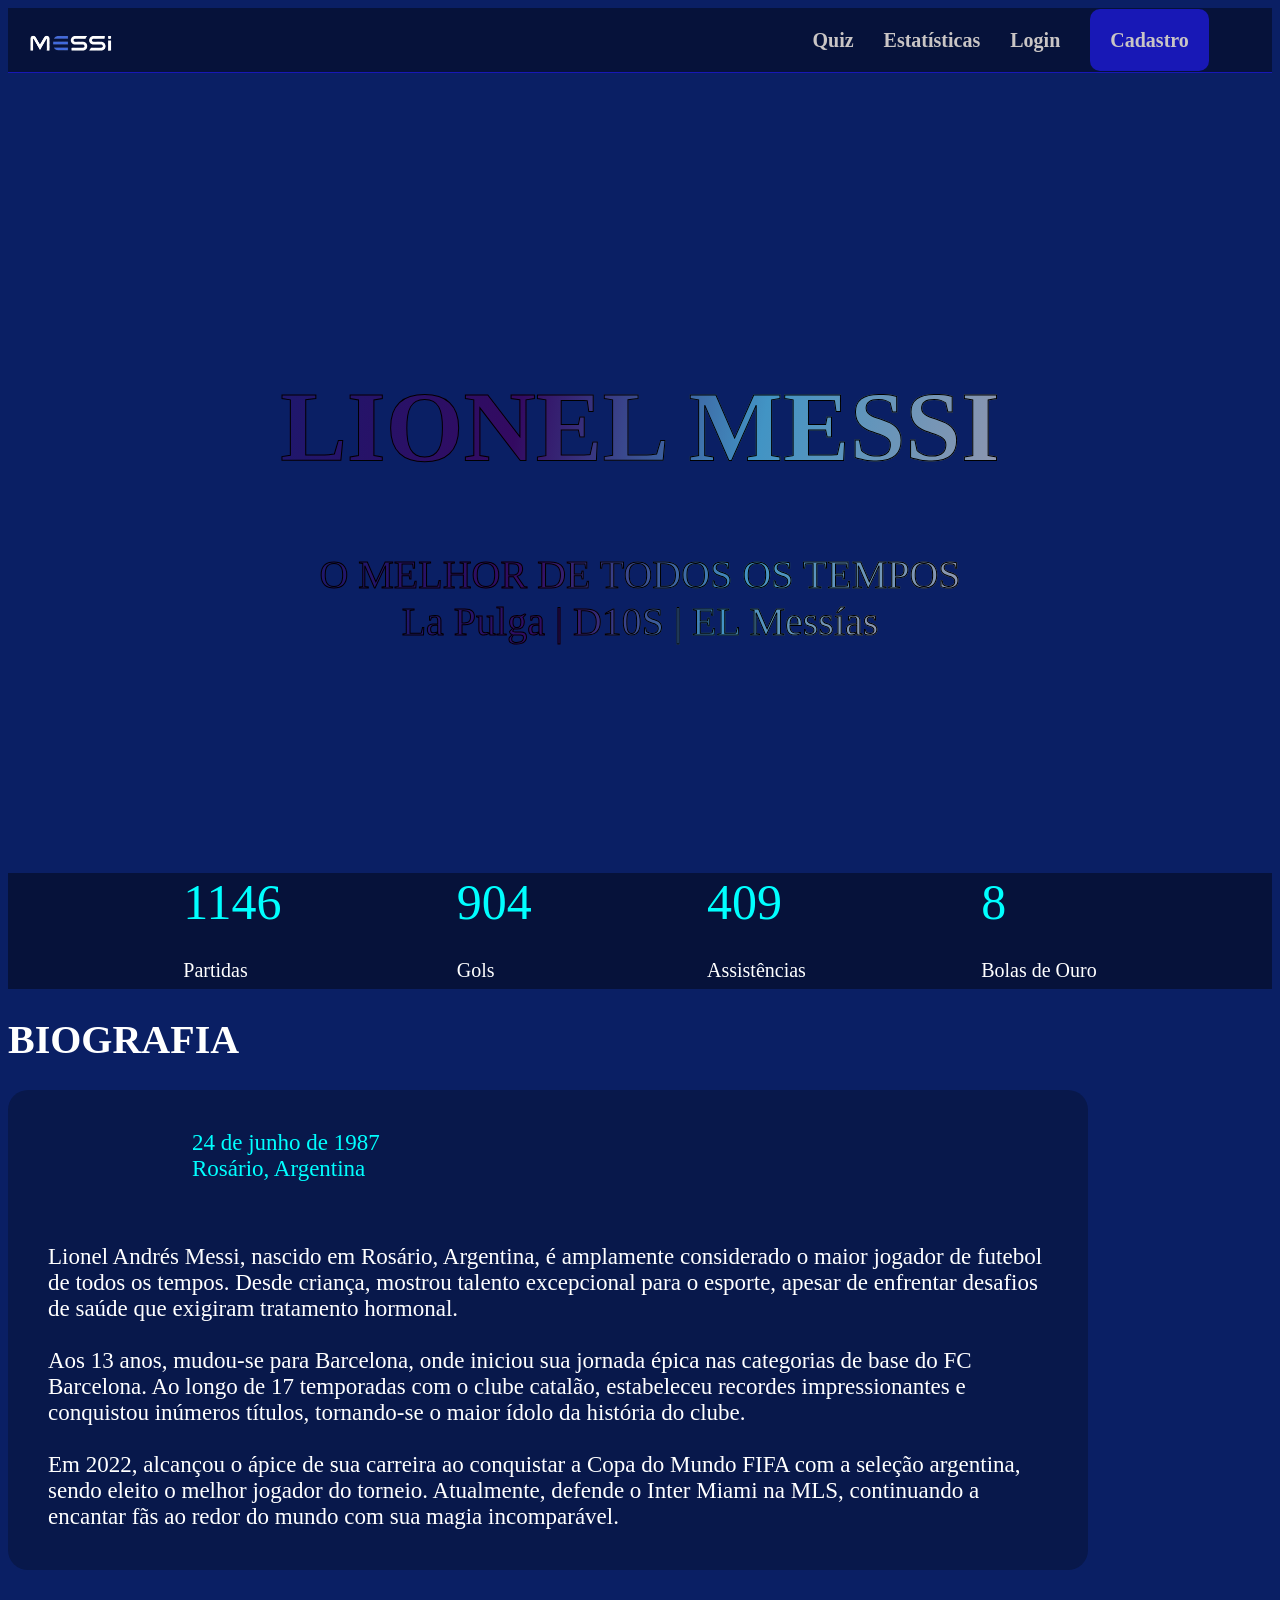
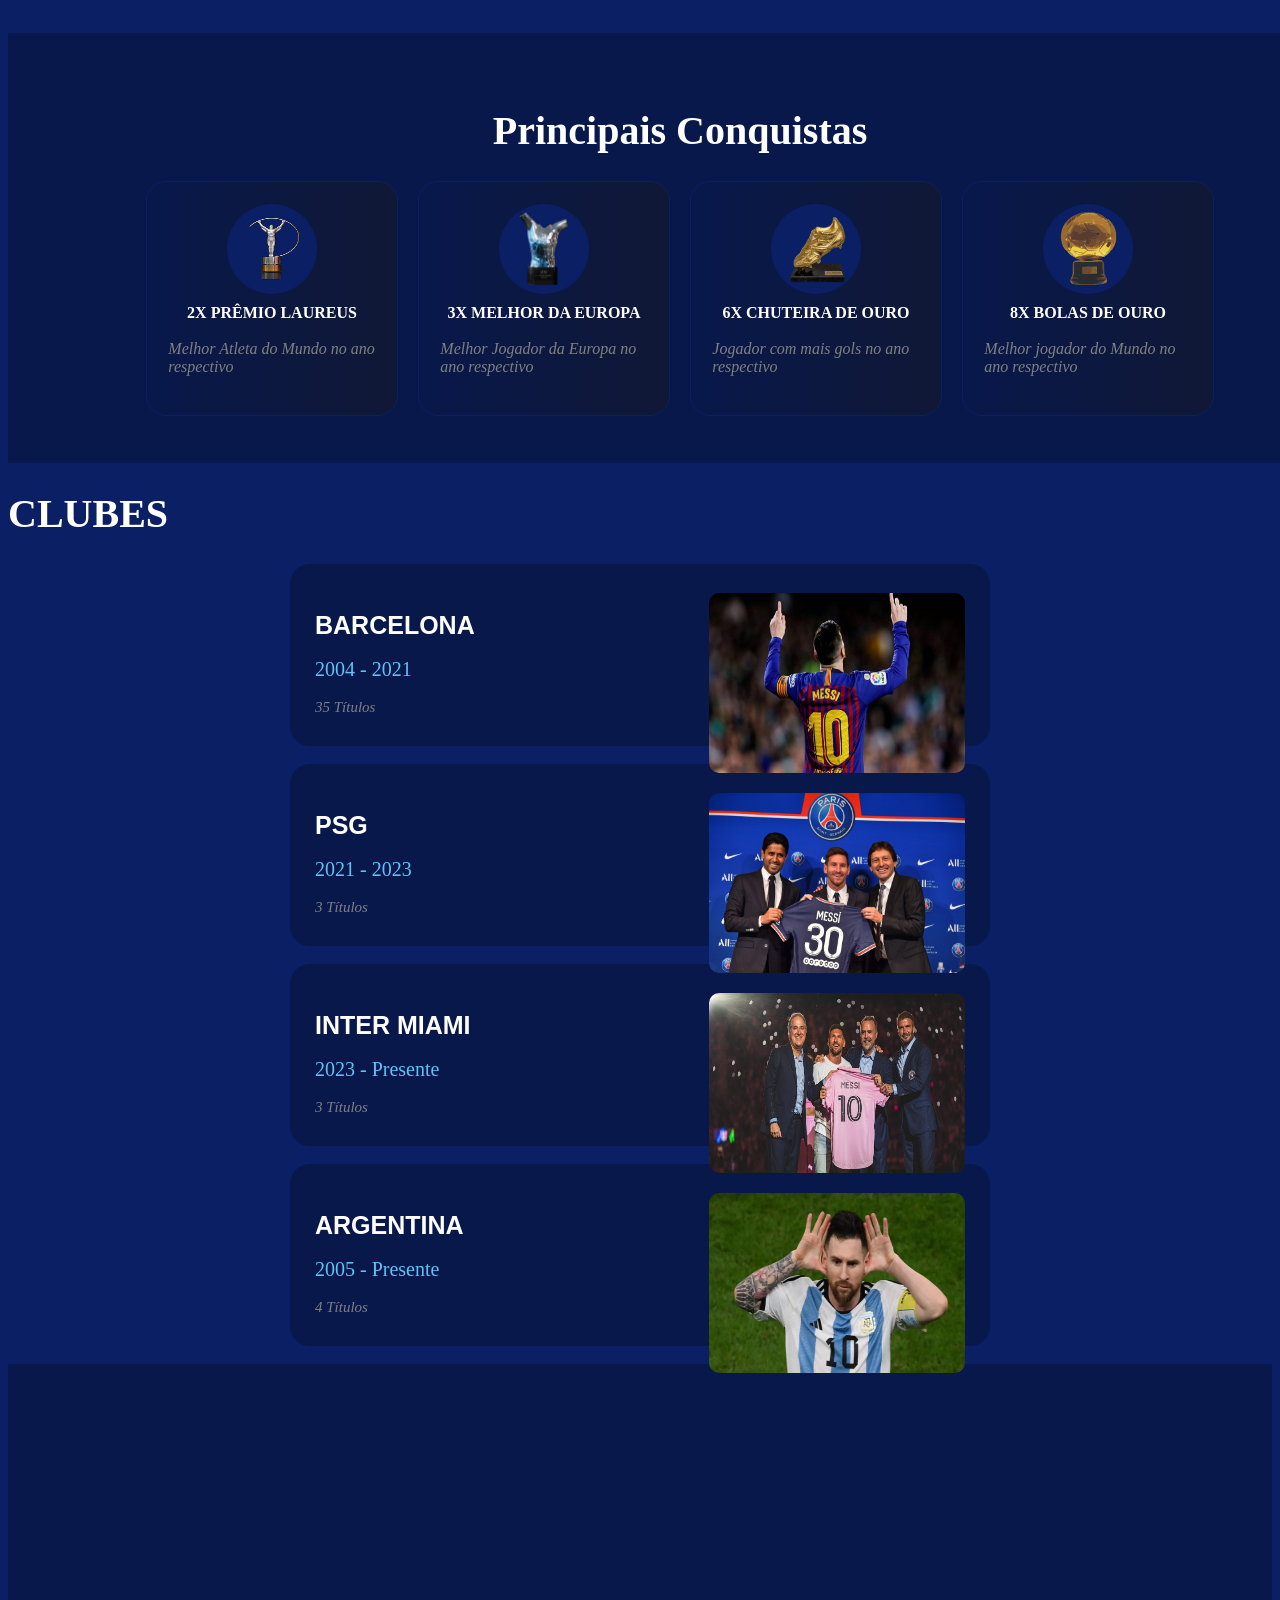
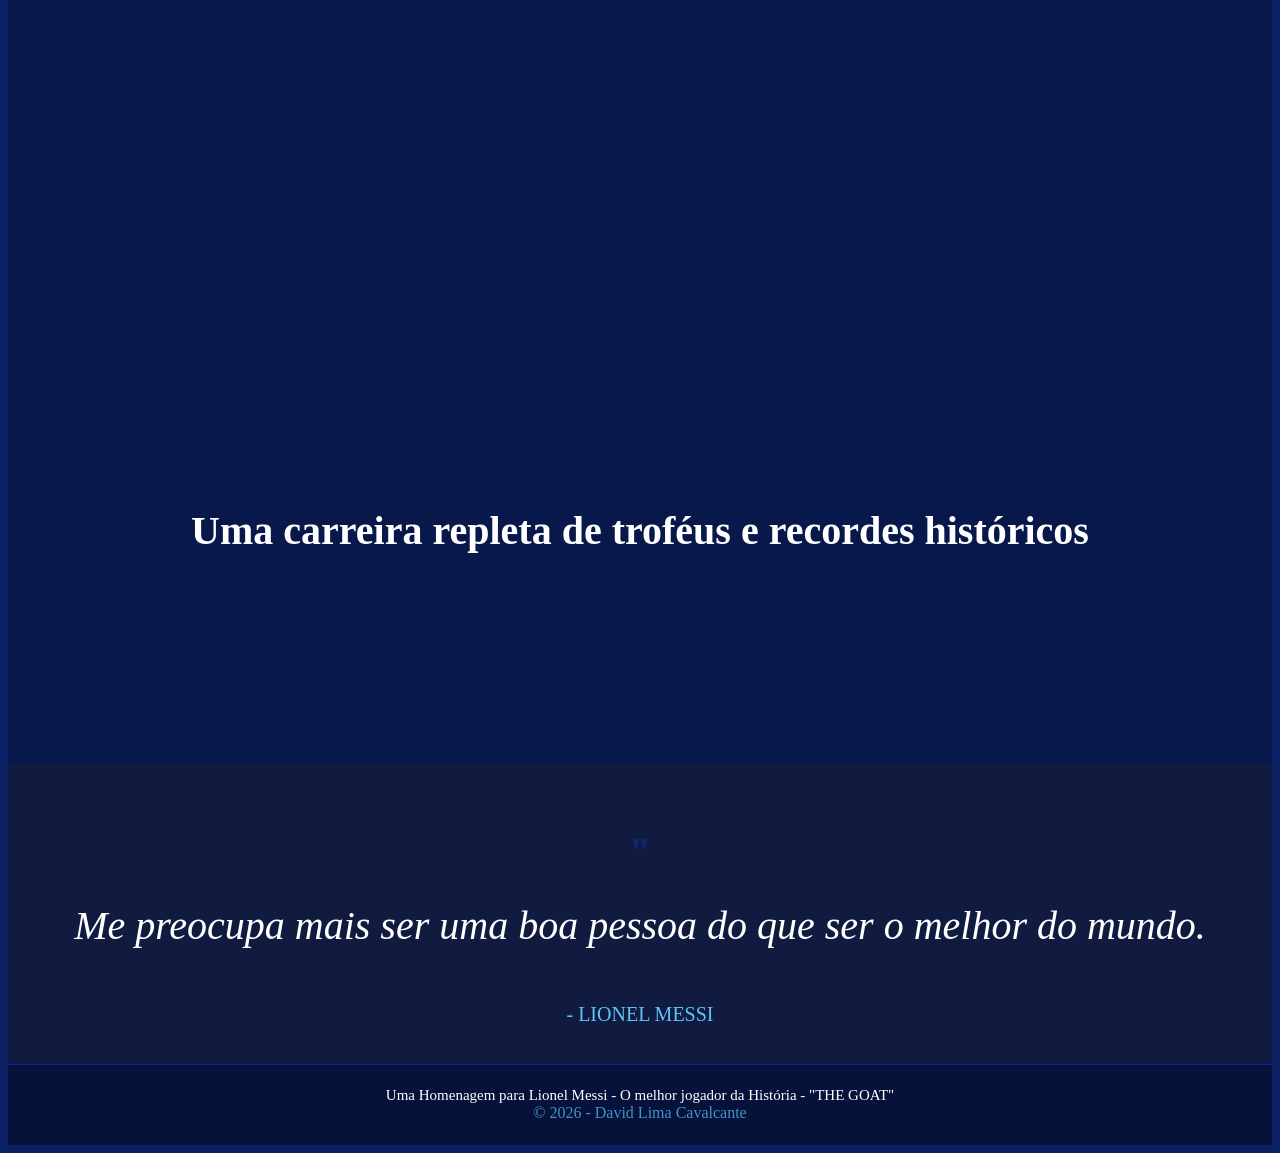
==== public/index.html @ f2aa58a8 "Validação + Inserção dos dados no banco funcionando no ambiente de desenvolvimento" ====
<!DOCTYPE html>
<html lang="en">

<head>
    <meta charset="UTF-8">
    <meta name="viewport" content="width=device-width, initial-scale=1.0">
    <link rel="stylesheet" href="css/style.css">
    <title>Document</title>
</head>

<body>

    <header>
        <img src="assets/icones/logoMessi.png">

        <div class="menu">
            <li><a href="">Quiz</a></li>
            <li><a href="">Estatísticas</a></li>
            <li><a href="login.html">Login</a></li>
            <li><a href="cadastro.html" class="botaoCadastro">Cadastro</a></li>
        </div>
    </header>
    <div class="container">
        <h1>LIONEL MESSI</h1>
        <span>O MELHOR DE TODOS OS TEMPOS</span>
        <span>La Pulga | D10S | EL Messías</span>
    </div>

    <div class="estatisticas">
        <a>1146<br><span>Partidas</span></a>
        <a>904<br><span>Gols</span></a>
        <a>409<br><span>Assistências</span></a>
        <a>8<br><span>Bolas de Ouro</span></a>
    </div>

    <h1>BIOGRAFIA</h1>
    <div class="cardBiografia">
        <div class="iconeBiografiaCalendario"></div>
        <div class="iconeBiografiaLocalizacao"></div>
        <span>24 de junho de 1987<br>
            Rosário, Argentina
        </span>
        <a>Lionel Andrés Messi, nascido em Rosário, Argentina, é amplamente considerado o maior jogador de futebol de
            todos os tempos. Desde criança, mostrou talento excepcional para o esporte, apesar de enfrentar desafios de
            saúde que exigiram tratamento hormonal.<br><br>

            Aos 13 anos, mudou-se para Barcelona, onde iniciou sua jornada épica nas categorias de base do FC Barcelona.
            Ao longo de 17 temporadas com o clube catalão, estabeleceu recordes impressionantes e conquistou inúmeros
            títulos, tornando-se o maior ídolo da história do clube.<br><br>

            Em 2022, alcançou o ápice de sua carreira ao conquistar a Copa do Mundo FIFA com a seleção argentina, sendo
            eleito o melhor jogador do torneio. Atualmente, defende o Inter Miami na MLS, continuando a encantar fãs ao
            redor do mundo com sua magia incomparável.</a>
    </div>

    <div class="conquistas">
        <h1>Principais Conquistas</h1>
        <div class="cards">
            <div class="conquistasCard">
                <div class="iconeConquista">
                    <img src="assets/icones/premioLaureus.png">
                </div>
                <span>2X PRÊMIO LAUREUS</span> <br>
                <a>Melhor Atleta do Mundo no ano respectivo</a>
            </div>
            <div class="conquistasCard ">
                <div class="iconeConquista">
                    <img src="assets/icones/melhorDaEuropa.png">
                </div>
                <span>3X MELHOR DA EUROPA</span> <br>
                <a>Melhor Jogador da Europa no ano respectivo</a>
            </div>
            <div class="conquistasCard ">
                <div class="iconeConquista">
                    <img src="assets/icones/chuteiraDeOuro.png">
                </div>
                <span>6X CHUTEIRA DE OURO</span> <br>
                <a>Jogador com mais gols no ano respectivo</a>
            </div>
            <div class="conquistasCard ">
                <div class="iconeConquista">
                    <img src="assets/icones/bolaDeOuro.png">
                </div>
                <span>8X BOLAS DE OURO</span> <br>
                <a>Melhor jogador do Mundo no ano respectivo</a>
            </div>
        </div>
    </div>
    <h1>CLUBES</h1>

    <div class="containerClubes">
        <div class="cardClubes">
            <div class="iconeClubes">
                <img id="barcelona" src="assets/imagens/messiBarcelona.jpg">
            </div>
            <br>
            <span>BARCELONA</span><br>
            <a>2004 - 2021</a>
            <br>
            <i>35 Títulos</i>
        </div><br>
        <div class="cardClubes">
            <div class="iconeClubes">
                <img id="psg" src="assets/imagens/messiPsg.jpeg">
            </div>
            <br>
            <span>PSG</span><br>
            <a>2021 - 2023</a>
            <br>
            <i>3 Títulos</i>
        </div><br>
        <div class="cardClubes">
            <div class="iconeClubes">
                <img id="miami" src="assets/imagens/messiMiami.jpg">
            </div>
            <br>
            <span>INTER MIAMI</span><br>
            <a>2023 - Presente</a>
            <br>
            <i>3 Títulos</i>
        </div><br>
        <div class="cardClubes">
            <div class="iconeClubes">
                <img id="argentina" src="assets/imagens/messiArgentina.jpg">
            </div>
            <br>
            <span>ARGENTINA</span><br>
            <a>2005 - Presente</a>
            <br>
            <i>4 Títulos</i>
        </div><br>
    </div>

    <div class="fundoContainerImagemBallonDor">
        <div class="containerImagemBallonDor">
            <span>Uma carreira repleta de troféus e recordes históricos</span>
        </div>
    </div>

    <div class="mensagem">
        <h1>"</h1>
        <span>Me preocupa mais ser uma boa pessoa do que ser o melhor do mundo.</span><br><br><br>
        <a> - LIONEL MESSI</a>
    </div>

    <footer>
        <div class="footer">
            <a>Uma Homenagem para Lionel Messi - O melhor jogador da História - "THE GOAT"</a>
            <span> © 2026 -  David Lima Cavalcante</span>
        </div>
    </footer>


</body>

</html>
---- public/css/style.css ----
body {
        background-color: #0a1f64;
        
    }
    body h1{
        color: white;
        justify-self: center;
        font-size: 40px;
    }

    header {
        display: flex;
        justify-content: space-between;
        align-items: center;
        background-color: #06123a;
        border-bottom: 1px solid #1818b6;
        width: cover;
    }

    header img {
        object-fit: cover;
        width: 10%;
        height: 10%;
    }

    .menu {
        list-style: none;
        display: flex;
        justify-content: flex-end;
        flex-direction: row;
        gap: 30px;
        margin-right: 5%;

    }

    .menu li {
        display: inline-block;
    }

    .menu a {
        text-decoration: none;
        color: rgb(201, 197, 197);
        font-weight: bold;
        font-size: 20px;
    }

    .botaoCadastro {
        background-color: #1818b6;
        border-radius: 10px;
        padding: 20px;
    }

    .container {
        background-image: url("assets/imagens/lionel-messi-r4aidmii2f4cabed.jpg");
        background-repeat: no-repeat;
        background-size: cover;
        height: 800px;
        display: flex;
        flex-direction: column;
        align-items: center;
        justify-content: center;
    }

    .container h1 {
        font-size: 100px;
        background: linear-gradient(100deg,#1e186d, #330a61, #4294c4,#8e96af);
        -webkit-background-clip: text;  
        background-clip: text;
        -webkit-text-fill-color: transparent;
        -webkit-text-stroke: 1px black; 
    }

    .container span {
        font-size: 40px;
        background: linear-gradient(100deg,#1e186d, #330a61, #4294c4,#8e96af);
        -webkit-background-clip: text;  
        background-clip: text;
        -webkit-text-fill-color: transparent;
        -webkit-text-stroke: 1px rgb(0, 0, 0);
    }

    .estatisticas {
        background-color: #06123a;
        display: flex;
        justify-content: space-evenly;
        align-items: center;
        flex-direction: row;

    }

    .estatisticas a {
        color: aqua;
        font-size: 50px;
    }
    .estatisticas span {
        color: white;
        font-size: 20px;
    }

    .cardBiografia{
        display: flex;
        justify-self: center;
        border-radius: 20px;
        background-color:#08184b;
        height: 400px;
        width: 1000px;
        padding: 40px;
        
    }
    .cardBiografia a{
        flex-grow: 0;
        justify-self: center;
        align-self:self-end;
        color: white;
        font-size: 23px;
    }
    .cardBiografia span{
        position: absolute;
        justify-content: flex-start;
        left: 15%;
        color: aqua;
        font-size: 23px;
    }
    .iconeBiografiaCalendario{
        background-image: url("assets/icones/2iconeCalendario.png");
        width: 24px;
        height: 24px;
        left: 12%;
        position: absolute;
    }
    .iconeBiografiaLocalizacao{
        background-image: url("assets/icones/2iconeLocalizacao.png");
        width: 24px;
        height: 24px;
        left: 12%;
        margin-top: 2.3%;
        position: absolute;
    }
    .conquistas{
        margin-top: 5%;
        display: flex;
        justify-self: center;
        background-color:#08184b;
        height: 350px;
        width: 100%;
        padding: 40px;
         justify-content: center;
         align-items: center; 
         flex-direction: column;
    }
    .cards{
        display: flex;
        flex-direction: row;
        gap: 20px;
    }
    .conquistasCard{
        border-radius: 20px;
        display: flex;
        background-image: linear-gradient(to right ,#08184b,#101835);
        border: 1px solid #0a1f64;
        width: 250px;
        height: 190px;
        flex-direction: column;
        align-items: center;
        padding: 2%;
    }
    .conquistasCard span{
        color: white;
        font-weight: bold;
    }
    .conquistasCard a{
        color: gray;
        font-style: italic;
    }
    .iconeConquista{
        display: flex;
        border-radius: 100%;
        background-color:#0a1f64;
        justify-content: center;
        align-items: center;
        width: 90px;
        height: 90px;
        /* border: 1px solid red; */
        margin-bottom: 5%;
    }
    .iconeConquista img {
        height: 73px;
        width: 73px;
    }
    .containerClubes{
        justify-self: center;
        display: flex;
        background-color: #0a1f64;
        width: 100%;
        height: 800px;
        flex-direction: column;
        align-items: center;
    }
    .cardClubes {
        padding: 2%;
        display: flex;
        background-color: #08184b;
        width: 650px;
        height: 200px;
        border-radius: 20px;
        justify-self: center;
        justify-content: center;
        flex-direction: column;
    }
    .cardClubes span{
        font-family:Verdana, Geneva, Tahoma, sans-serif ;
        font-weight: bold;
        color: white;
        font-size: 25px;
    }
    .cardClubes a{
        color: #61c1f8;
        font-size: 20px;
    }
    .cardClubes i {
        color: gray;
        font-size: 15px;
    }
    .iconeClubes{
        flex-direction: row;
        display: flex;
        justify-content: flex-end;
        
    }
    .iconeClubes img#barcelona{
        position: absolute;
        border-radius: 10px;
        width: 20%;
        height: 20%;
    }
    .iconeClubes img#psg{
        position: absolute;
        border-radius: 10px;
        width: 20%;
        height: 20%;
    }
    .iconeClubes img#miami{
        border-radius: 10px;
        width: 20%;
        height: 20%;
        position: absolute;
    }
    .iconeClubes img#argentina{
        position: absolute;
        border-radius: 10px;
        width: 20%;
        height: 20%;
    }
    .fundoContainerImagemBallonDor{
        display: flex;
        align-items: center;
        justify-content: center;
        justify-self: center;
        background-color: #08184b;
        width: 100%;
        height: 1000px;
    }
    .containerImagemBallonDor{
        background-image: url("assets/icones/ballon.jpg");
        border-radius: 20px;
        display: flex;
        width: 1200px;
        height: 700px;
        align-items: end;
        justify-content: center;
    }
    .containerImagemBallonDor span{
        color: white;
        font-weight: bold;
        font-size: 40px;
        margin-bottom: 5%;
        
    }
    .mensagem{
        justify-self: center;
        justify-content: center;
        flex-direction: column;
        align-items: center;
        display: flex;
        background-color: #111b3f;
        width:100%;
        height: 300px;
    }
    .mensagem span{
       color:white;
       font-size: 40px; 
       font-style: italic;
    }
    .mensagem h1{
        color: #0c267a;
        font-family:cursive;
    }
    .mensagem a{
        color: #61c1f8;
        font-size: 20px;
    }
    footer{
        display: flex;
        justify-content: center;
        /* align-items: end; */
        background-color: #06123a;
        border-top: 1px solid #1818b6;
        width: cover;
        height: 80px;
    }
    .footer{
        display: flex;
        justify-content: center;
        align-items: center;
        flex-direction: column;
    }
    .footer a{
        color: white;
        font-size: 15px;
    }
    .footer span{
        color: #4294c4;
    }
    .containerLoginCadastro{
        margin-top: 80px;
        display: flex;
        border: 2px solid aqua;
        background-color: #06123a;
        justify-self: center;
        border-radius: 20px;
        padding: 2%;
        width:500px;
        flex-direction: column;
        /* justify-content: center; */
        align-items: center;
        gap: 10px;
    }
    .containerLoginCadastro input{
        justify-self: center;
        width: 400px;
        border-radius: 20px;
        height: 40px;
    }
    .containerLoginCadastro h1{
        justify-self: flex-start;
        color: #4294c4;
    }
    .containerLoginCadastro span{
        
        color: aqua;
    }
    .containerLoginCadastro a{
        color: rgb(255, 255, 255);
    }
    .containerLoginCadastro button{
        background-color: #1818b6;
        border-radius: 10px;
        padding: 2%;
        border: 2px solid white;
        color: white;
    }
    .fundoLoginCadastro{
        margin-top: 40px;
        padding: 5%;
        display: flex;
        align-items: center;
        justify-content: center;
        background-color:#0a1f64;
        height: 350px;
        margin-bottom: 200px;
    }
    .containerLoginCadastro div{
        color: red;
    }
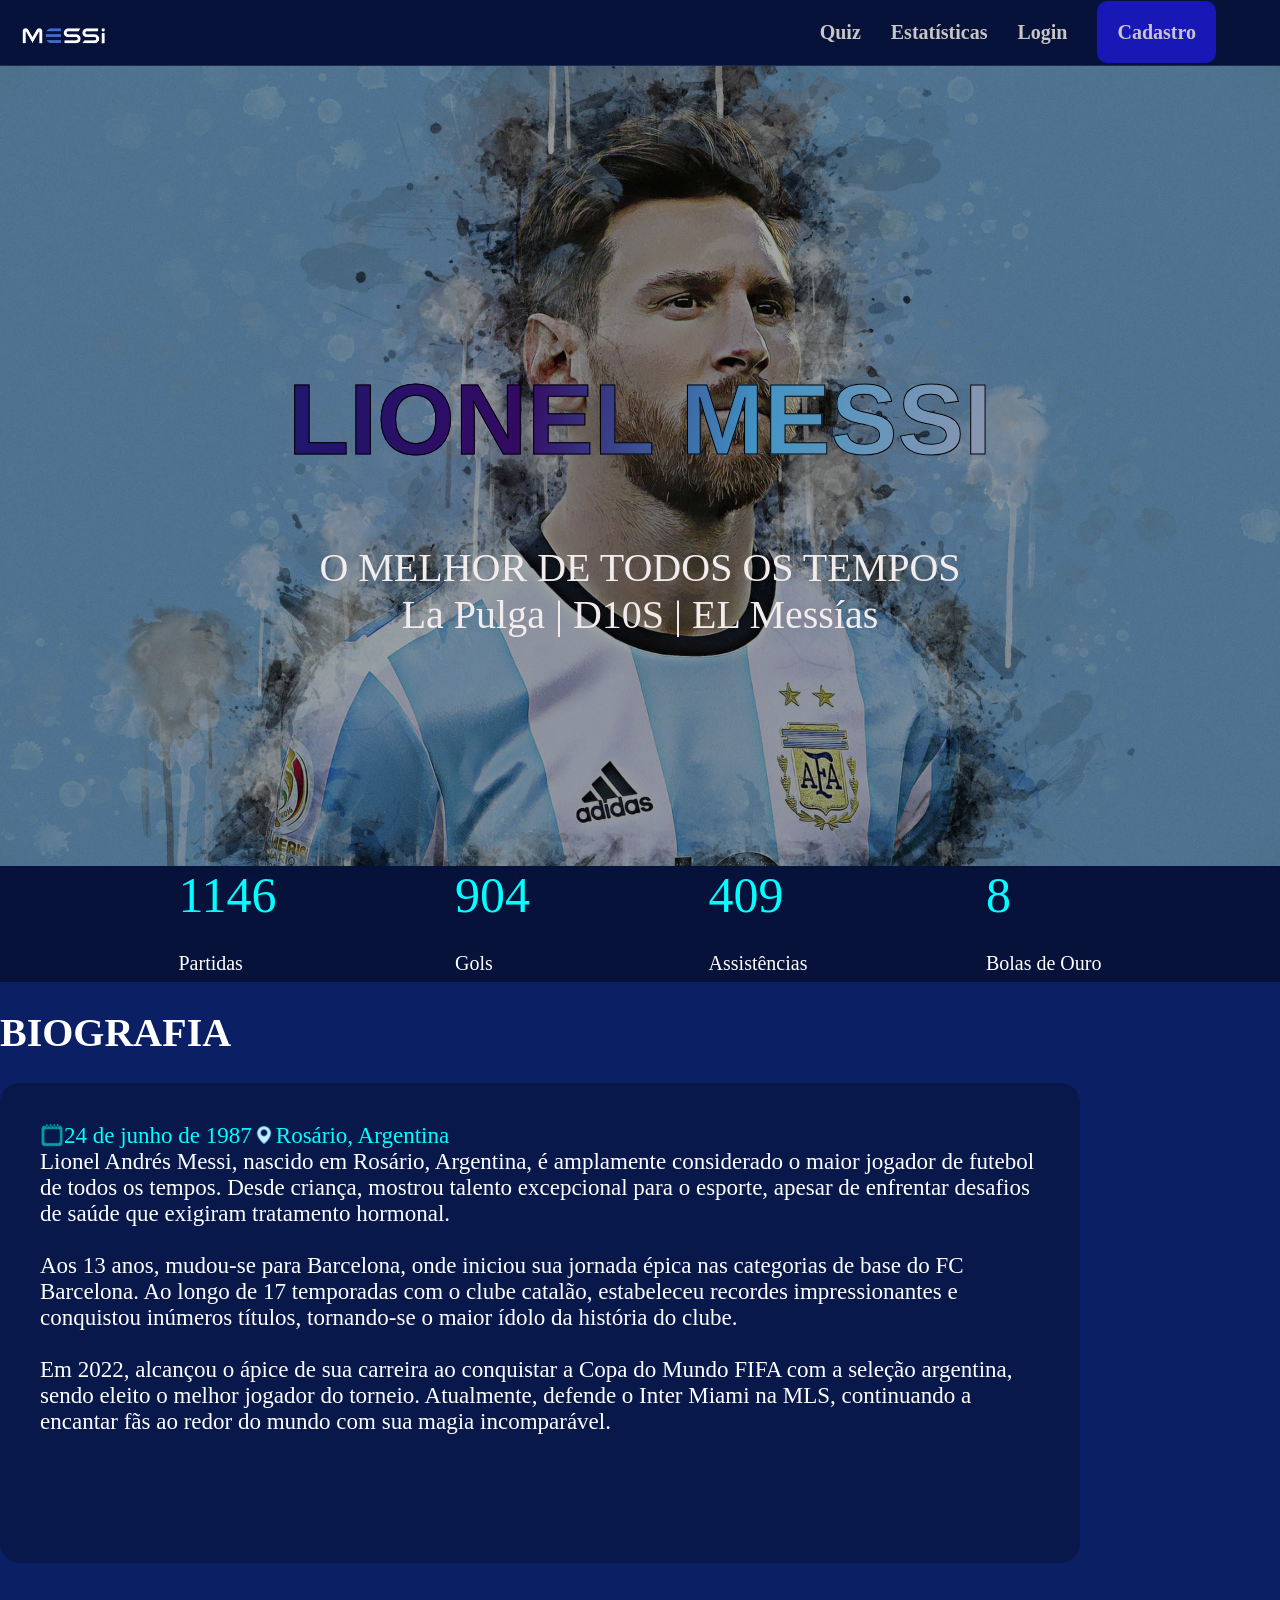
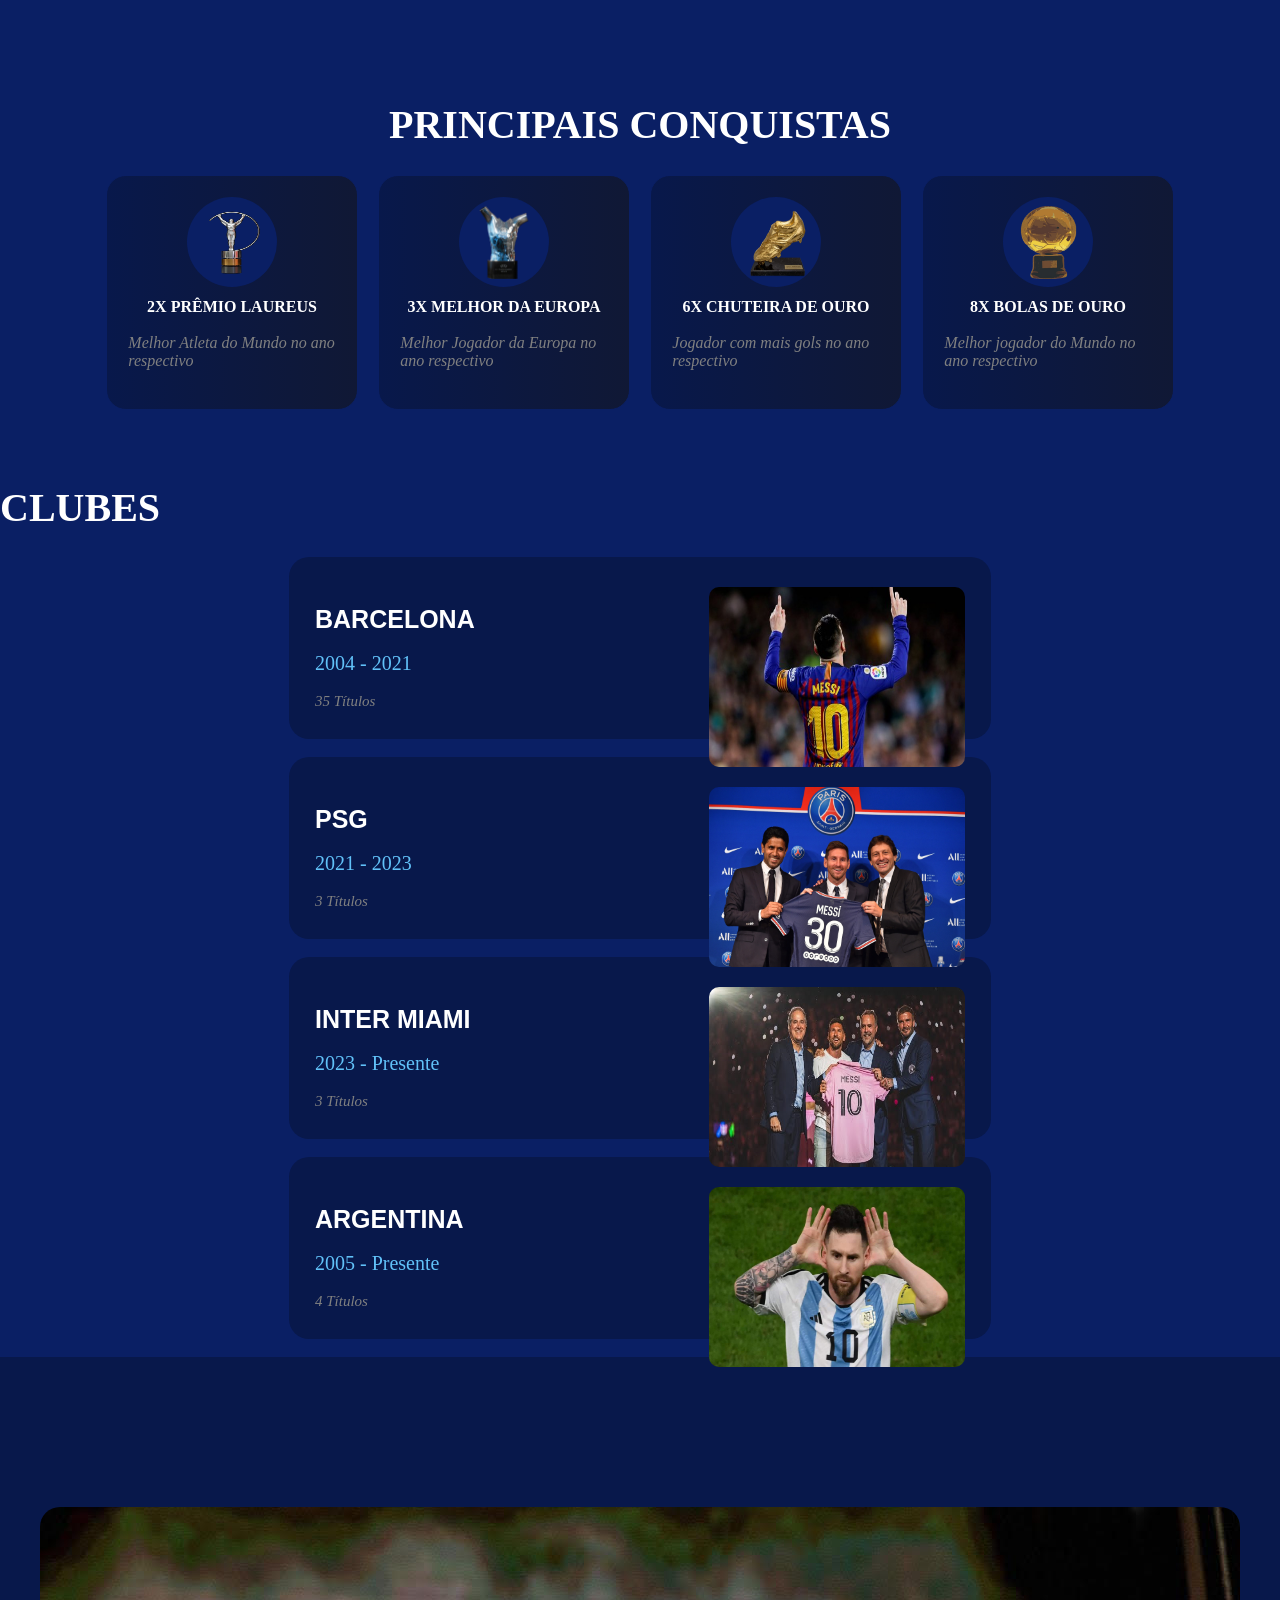
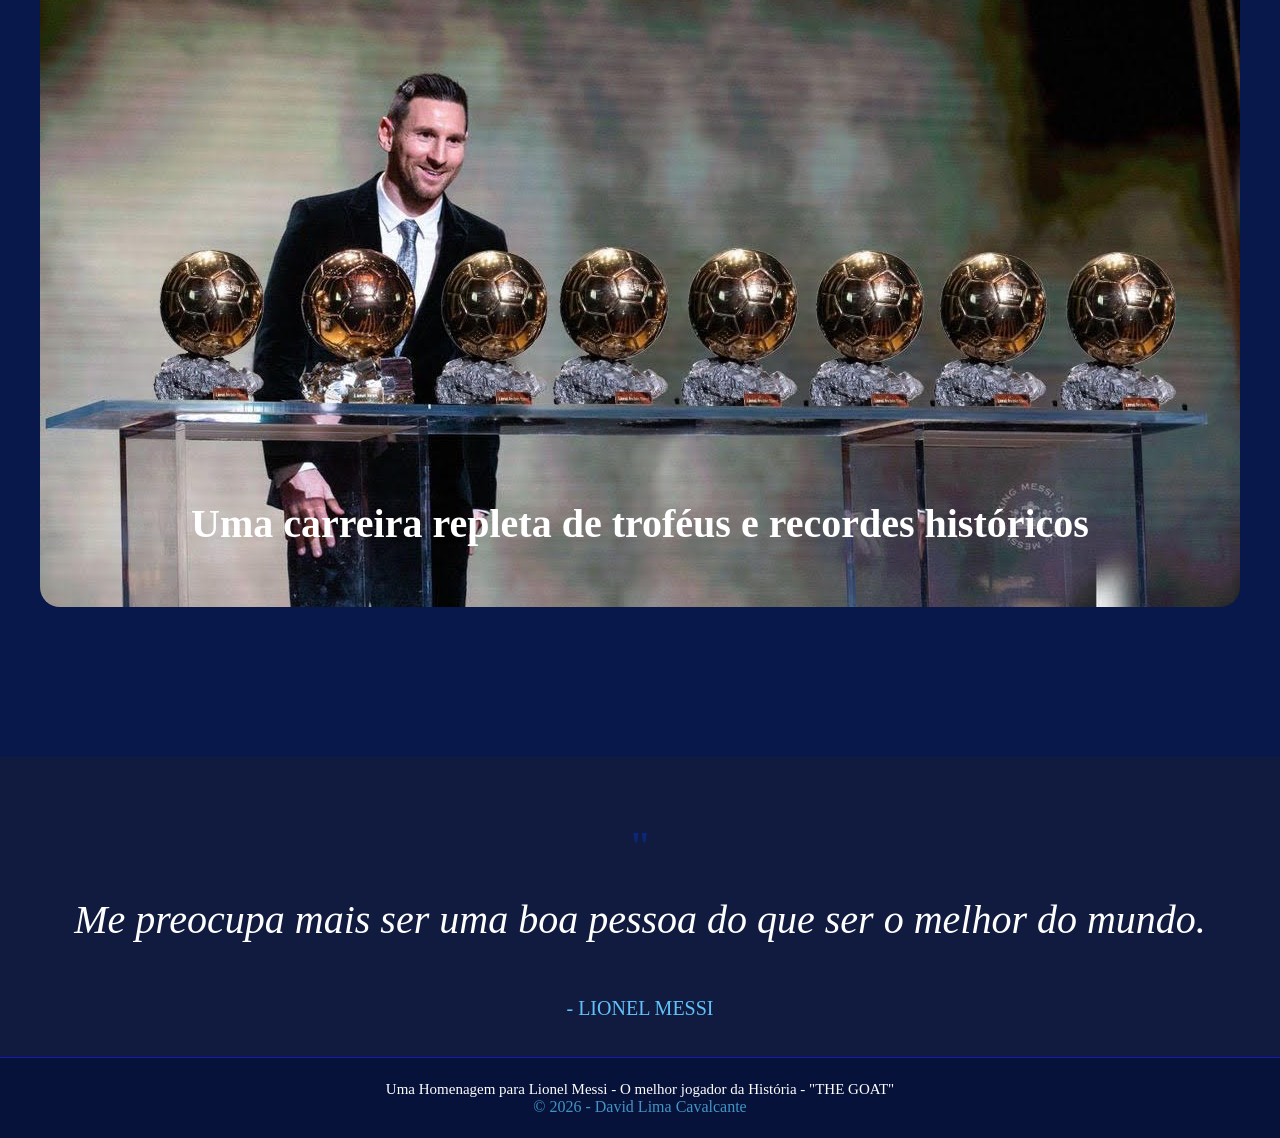
==== commit acc7d229: "Ajustando detalhe no css da Biografia" ====
--- a/public/index.html
+++ b/public/index.html
@@ -35,11 +35,11 @@
 
     <h1>BIOGRAFIA</h1>
     <div class="cardBiografia">
-        <div class="iconeBiografiaCalendario"></div>
-        <div class="iconeBiografiaLocalizacao"></div>
-        <span>24 de junho de 1987<br>
-            Rosário, Argentina
-        </span>
+        <div class="teste">
+           <div class="iconeBiografiaCalendario"></div><span>24 de junho de 1987</span>
+             <div class="iconeBiografiaLocalizacao"></div><span>Rosário, Argentina</span>
+        </div>
+        <div class="textBiografia">
         <a>Lionel Andrés Messi, nascido em Rosário, Argentina, é amplamente considerado o maior jogador de futebol de
             todos os tempos. Desde criança, mostrou talento excepcional para o esporte, apesar de enfrentar desafios de
             saúde que exigiram tratamento hormonal.<br><br>
@@ -51,10 +51,11 @@
             Em 2022, alcançou o ápice de sua carreira ao conquistar a Copa do Mundo FIFA com a seleção argentina, sendo
             eleito o melhor jogador do torneio. Atualmente, defende o Inter Miami na MLS, continuando a encantar fãs ao
             redor do mundo com sua magia incomparável.</a>
+            </div>
     </div>
 
     <div class="conquistas">
-        <h1>Principais Conquistas</h1>
+        <h1>PRINCIPAIS CONQUISTAS</h1>
         <div class="cards">
             <div class="conquistasCard">
                 <div class="iconeConquista">
--- a/public/css/style.css
+++ b/public/css/style.css
@@ -1,6 +1,6 @@
  body {
         background-color: #0a1f64;
-        
+        margin: 0;
     }
     body h1{
         color: white;
@@ -51,7 +51,7 @@
     }
 
     .container {
-        background-image: url("assets/imagens/lionel-messi-r4aidmii2f4cabed.jpg");
+        background-image: url("../assets/imagens/lionel-messi-r4aidmii2f4cabed.jpg");
         background-repeat: no-repeat;
         background-size: cover;
         height: 800px;
@@ -63,6 +63,7 @@
 
     .container h1 {
         font-size: 100px;
+        font-family:'Lucida Sans', 'Lucida Sans Regular', 'Lucida Grande', 'Lucida Sans Unicode', Geneva, Verdana, sans-serif;
         background: linear-gradient(100deg,#1e186d, #330a61, #4294c4,#8e96af);
         -webkit-background-clip: text;  
         background-clip: text;
@@ -72,11 +73,8 @@
 
     .container span {
         font-size: 40px;
-        background: linear-gradient(100deg,#1e186d, #330a61, #4294c4,#8e96af);
-        -webkit-background-clip: text;  
-        background-clip: text;
-        -webkit-text-fill-color: transparent;
-        -webkit-text-stroke: 1px rgb(0, 0, 0);
+        color: rgb(243, 236, 236);
+
     }
 
     .estatisticas {
@@ -96,53 +94,13 @@
         color: white;
         font-size: 20px;
     }
-
-    .cardBiografia{
-        display: flex;
-        justify-self: center;
-        border-radius: 20px;
-        background-color:#08184b;
-        height: 400px;
-        width: 1000px;
-        padding: 40px;
-        
-    }
-    .cardBiografia a{
-        flex-grow: 0;
-        justify-self: center;
-        align-self:self-end;
-        color: white;
-        font-size: 23px;
-    }
-    .cardBiografia span{
-        position: absolute;
-        justify-content: flex-start;
-        left: 15%;
-        color: aqua;
-        font-size: 23px;
-    }
-    .iconeBiografiaCalendario{
-        background-image: url("assets/icones/2iconeCalendario.png");
-        width: 24px;
-        height: 24px;
-        left: 12%;
-        position: absolute;
-    }
-    .iconeBiografiaLocalizacao{
-        background-image: url("assets/icones/2iconeLocalizacao.png");
-        width: 24px;
-        height: 24px;
-        left: 12%;
-        margin-top: 2.3%;
-        position: absolute;
-    }
     .conquistas{
         margin-top: 5%;
-        display: flex;
-        justify-self: center;
-        background-color:#08184b;
+        border-radius: 20px;
+        display: flex;
+        justify-self: center;
+        /* background-color:#08184b; */
         height: 350px;
-        width: 100%;
         padding: 40px;
          justify-content: center;
          align-items: center; 
@@ -261,7 +219,7 @@
         height: 1000px;
     }
     .containerImagemBallonDor{
-        background-image: url("assets/icones/ballon.jpg");
+        background-image: url(../assets/icones/ballon.jpg);
         border-radius: 20px;
         display: flex;
         width: 1200px;
@@ -371,4 +329,48 @@
     }
     .containerLoginCadastro div{
         color: red;
+    }
+     .cardBiografia{
+        display: flex;
+        justify-self: center;
+        border-radius: 20px;
+        background-color:#08184b;
+        height: 400px;
+        width: 1000px;
+        padding: 40px;
+        flex-direction: column;
+    }
+    .textBiografia{
+        flex-grow: 0;
+        justify-self: center;
+        align-self:self-end;
+        color: white;
+        font-size: 23px;
+    }
+    .cardBiografia span{
+        /* position: absolute; */
+        justify-content: flex-start;
+        left: 15%;
+        color: aqua;
+        font-size: 23px;
+    }
+     .teste{
+        display: flex;
+        /* justify-content: center; */
+        /* align-items: center; */
+    }
+    .iconeBiografiaCalendario{
+        background-image: url("../assets/icones/2iconeCalendario.png");
+        width: 24px;
+        height: 24px;
+        /* left: 12%; */
+        /* position: absolute; */
+    }
+    .iconeBiografiaLocalizacao{
+        background-image: url("../assets/icones/2iconeLocalizacao.png");
+        width: 24px;
+        height: 24px;
+        /* left: 12%; */
+        /* margin-top: 2.3%; */
+        /* position: absolute; */
     }
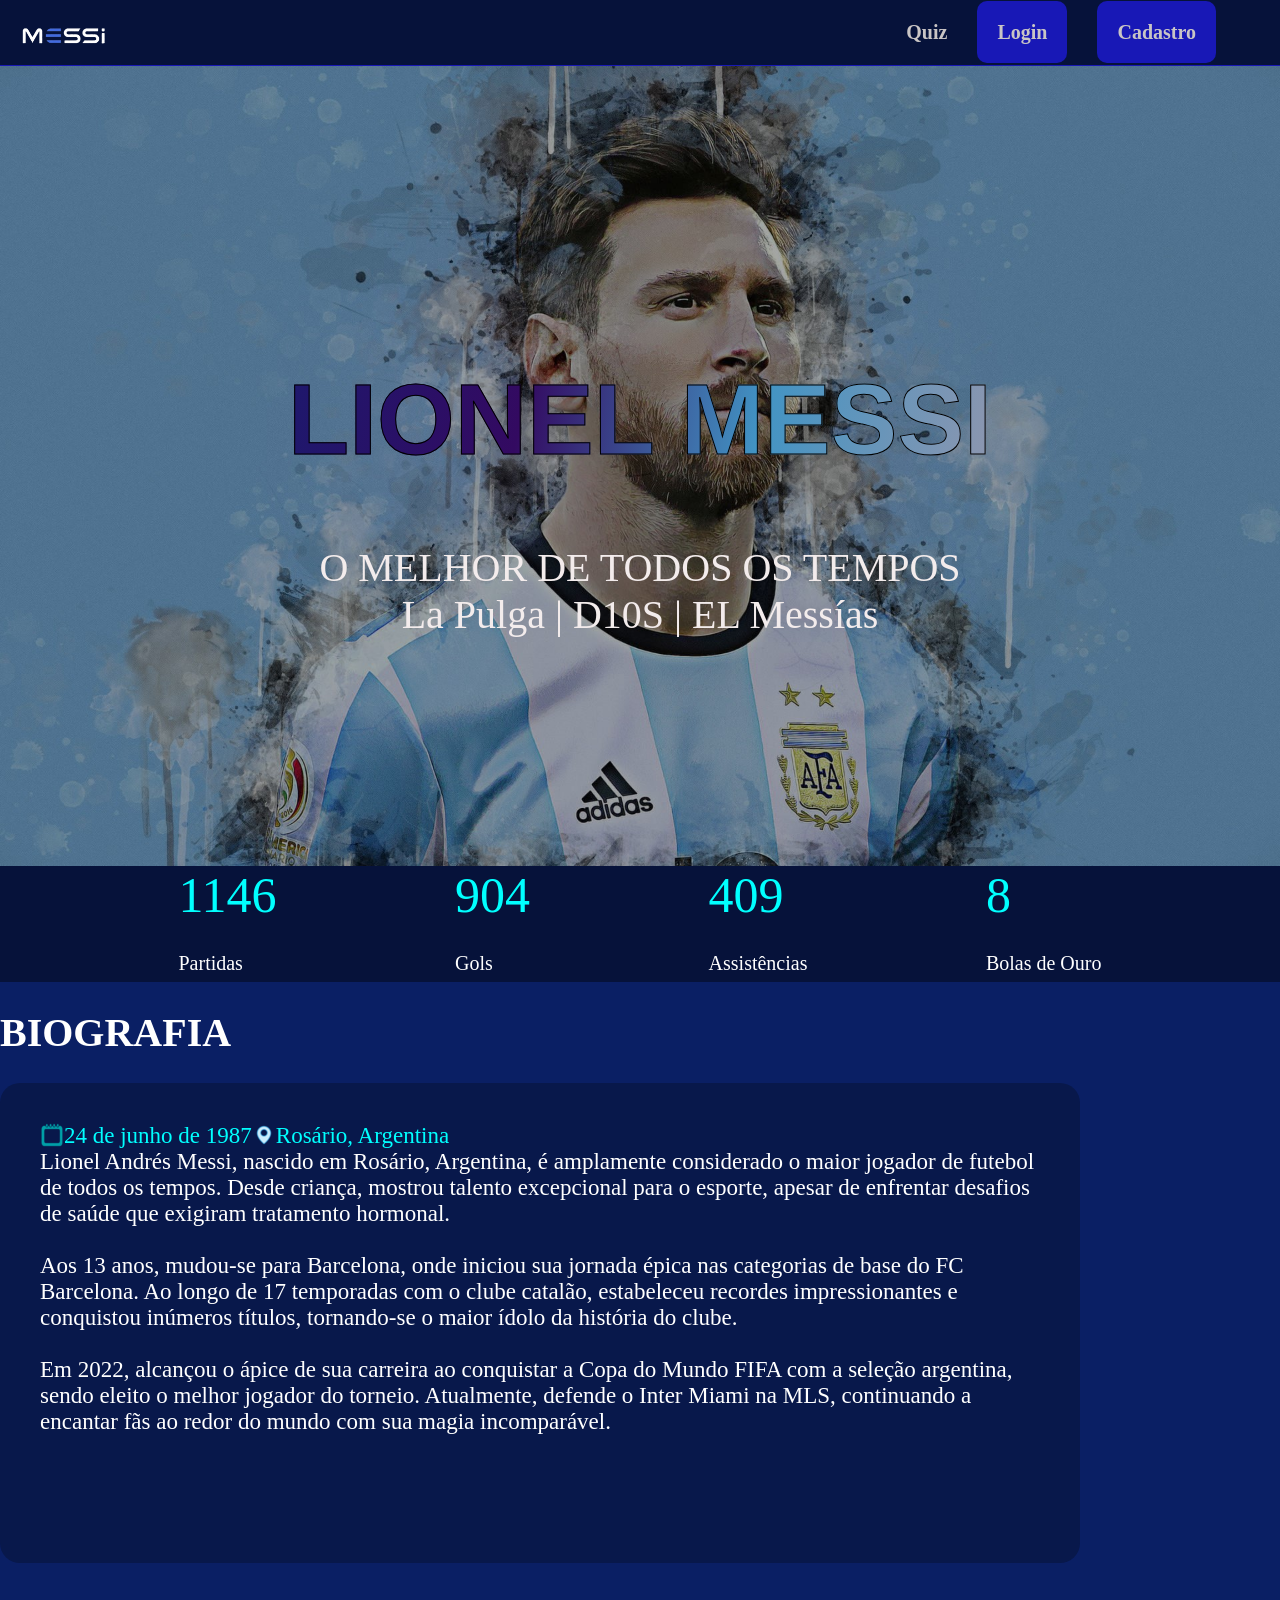
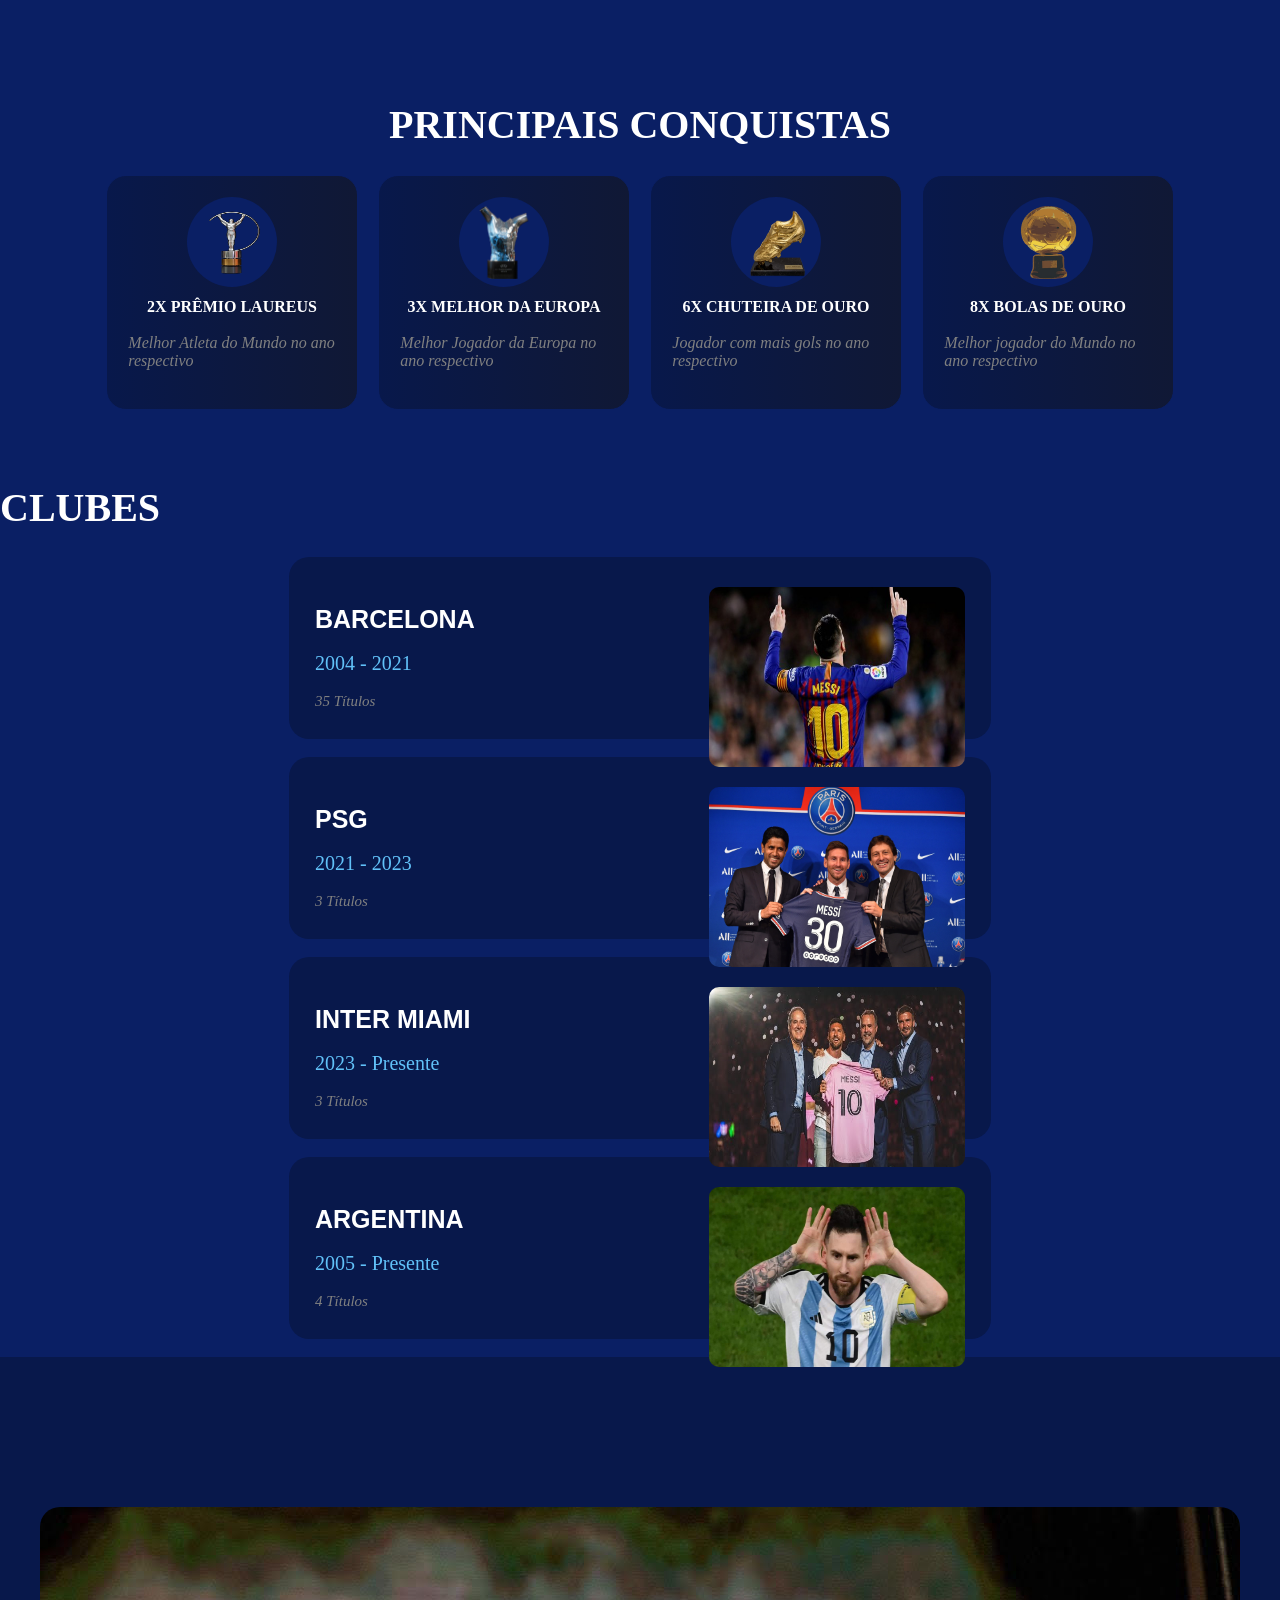
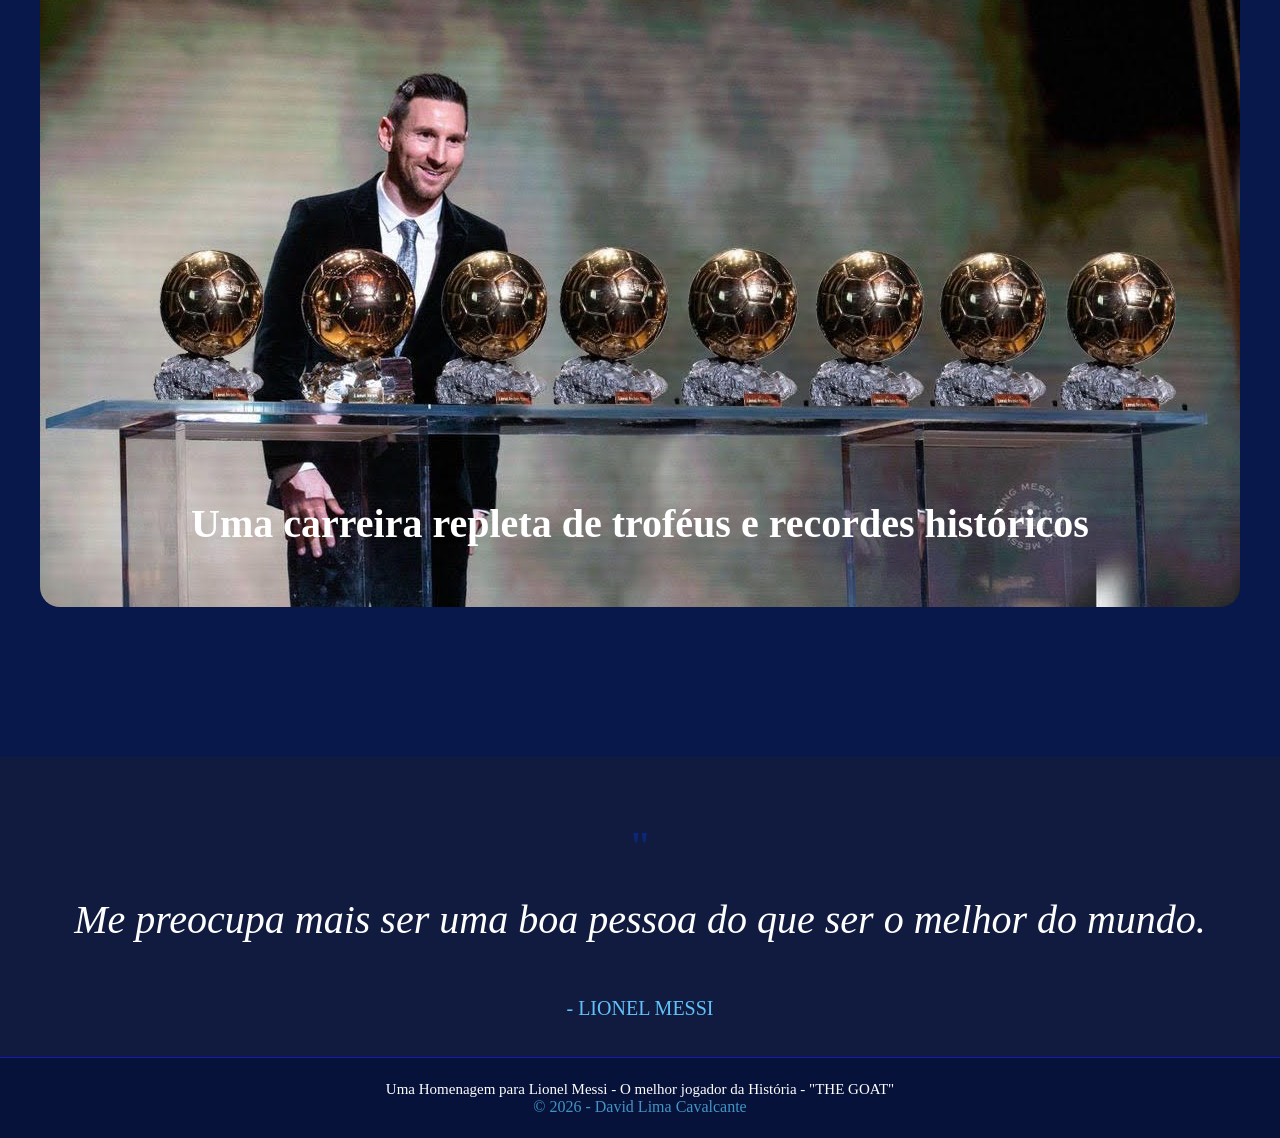
==== commit 0060af0f: "Adicionando o front-end do quiz" ====
--- a/public/index.html
+++ b/public/index.html
@@ -14,10 +14,9 @@
         <img src="assets/icones/logoMessi.png">
 
         <div class="menu">
-            <li><a href="">Quiz</a></li>
-            <li><a href="">Estatísticas</a></li>
-            <li><a href="login.html">Login</a></li>
-            <li><a href="cadastro.html" class="botaoCadastro">Cadastro</a></li>
+            <li><a href="../DOCUMENTOS_DE_APOIO/exemplo_de_quiz/quiz.html">Quiz</a></li>
+            <li><a href="login.html" class="botaoCadastroLogin">Login</a></li>
+            <li><a href="cadastro.html" class="botaoCadastroLogin">Cadastro</a></li>
         </div>
     </header>
     <div class="container">
--- a/public/css/style.css
+++ b/public/css/style.css
@@ -44,7 +44,7 @@
         font-size: 20px;
     }
 
-    .botaoCadastro {
+    .botaoCadastroLogin {
         background-color: #1818b6;
         border-radius: 10px;
         padding: 20px;
@@ -373,4 +373,58 @@
         /* left: 12%; */
         /* margin-top: 2.3%; */
         /* position: absolute; */
+    }
+    .mensagemDashboard{
+        justify-self: flex-start;
+        padding: 2%;
+        /* justify-content: flex-start; */
+    }
+    .mensagemDashboard h1{
+        color: white;
+        font-family: Cambria, Cochin, Georgia, Times, 'Times New Roman', serif;
+    }
+    .kpis{
+        justify-content: center;
+        padding: 2%;
+        display: flex;
+    }
+     .dashCards{
+        display: flex;
+        flex-direction: row;
+        gap: 200px;
+    }
+    .kpisCard{
+        border-radius: 20px;
+        display: flex;
+        background-image: linear-gradient(to right ,#08184b,#101835);
+        border: 1px solid #0a1f64;
+        width: 250px;
+        height: 130px;
+        flex-direction: column;
+        align-items: center;
+        padding: 2%;
+    }
+    .kpisCard span{
+        color: white;
+        font-weight: bold;
+        font-size: 40px;
+    }
+    .kpisCard a{
+        color: gray;
+        font-style: italic;
+    }
+    .fundoGrafico{
+        display: flex;
+        align-items: center;
+        justify-content: center;
+        justify-self: center;
+        background-color: #08184b;
+        width: 100%;
+        height: 600px;
+    }
+    .grafico{
+        justify-self: center;
+        width: 1000px;
+        height: 500px;
+        /* background-color: red; */
     }
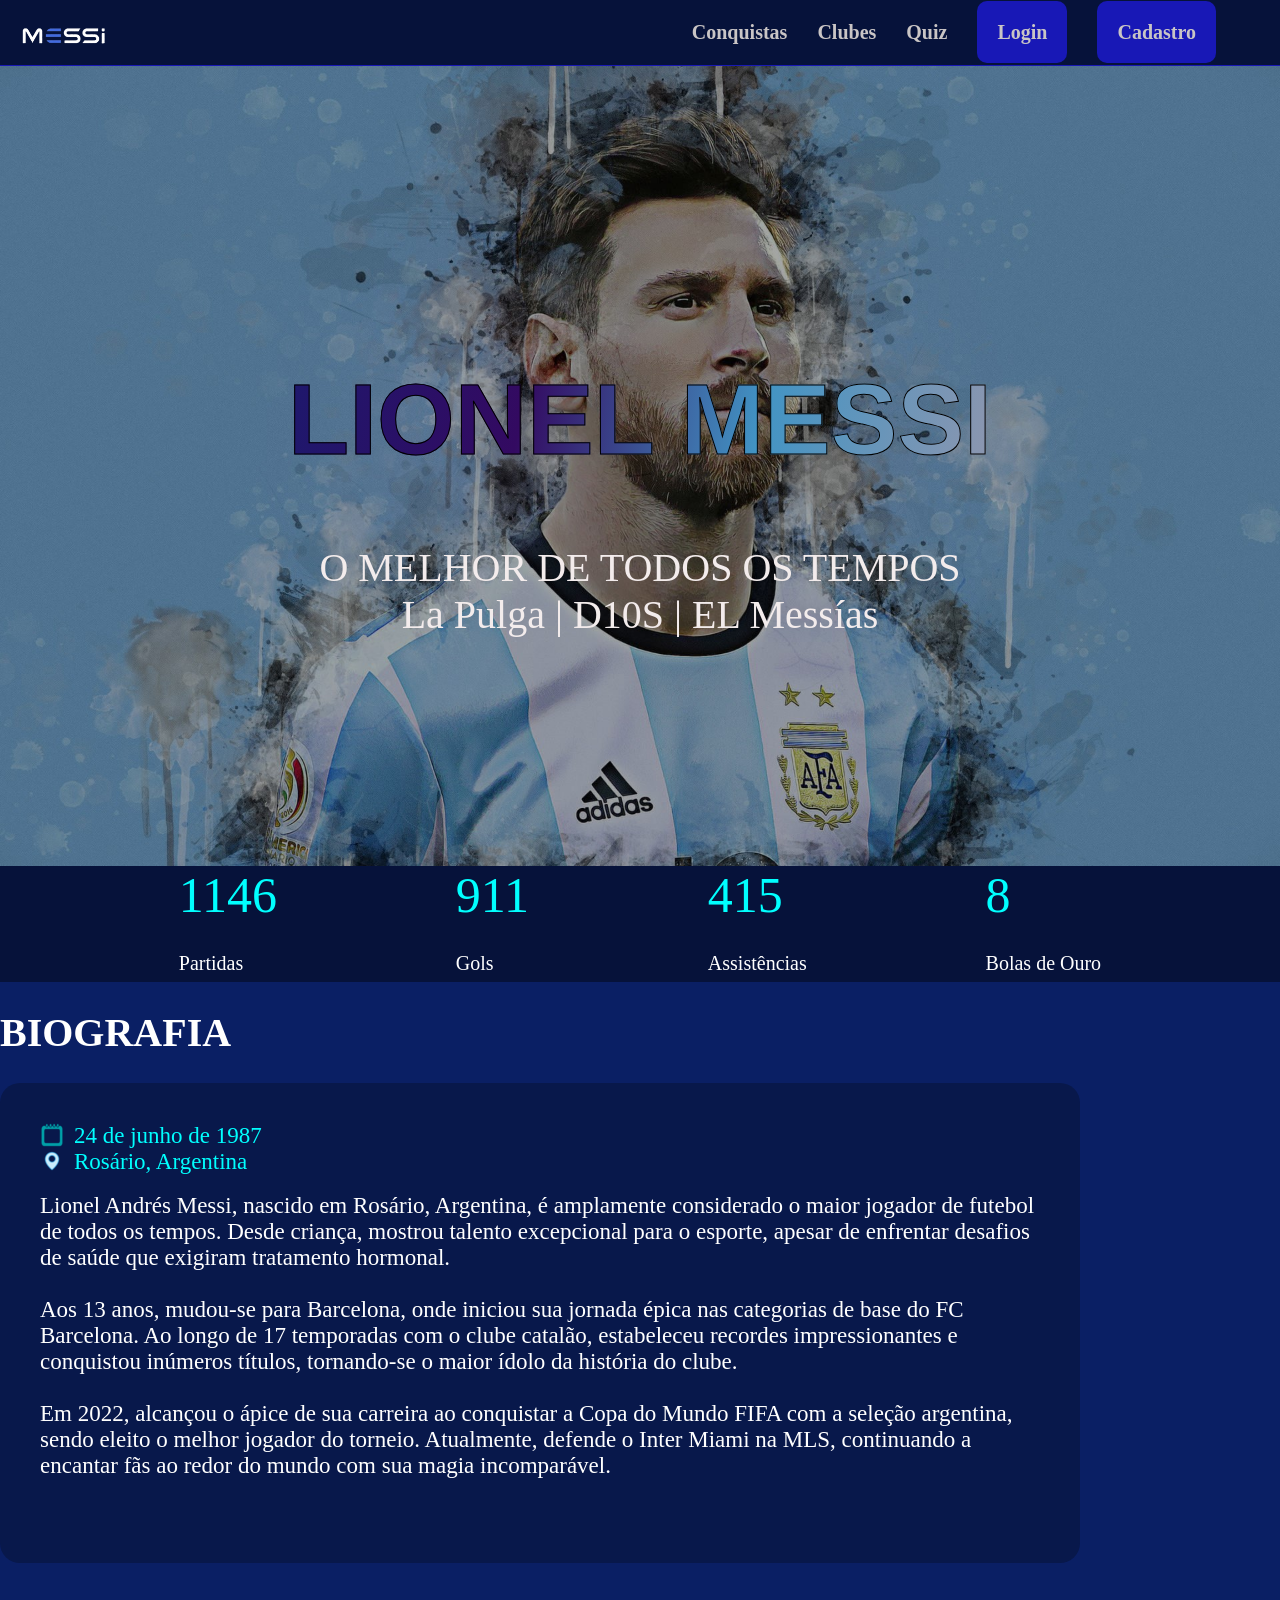
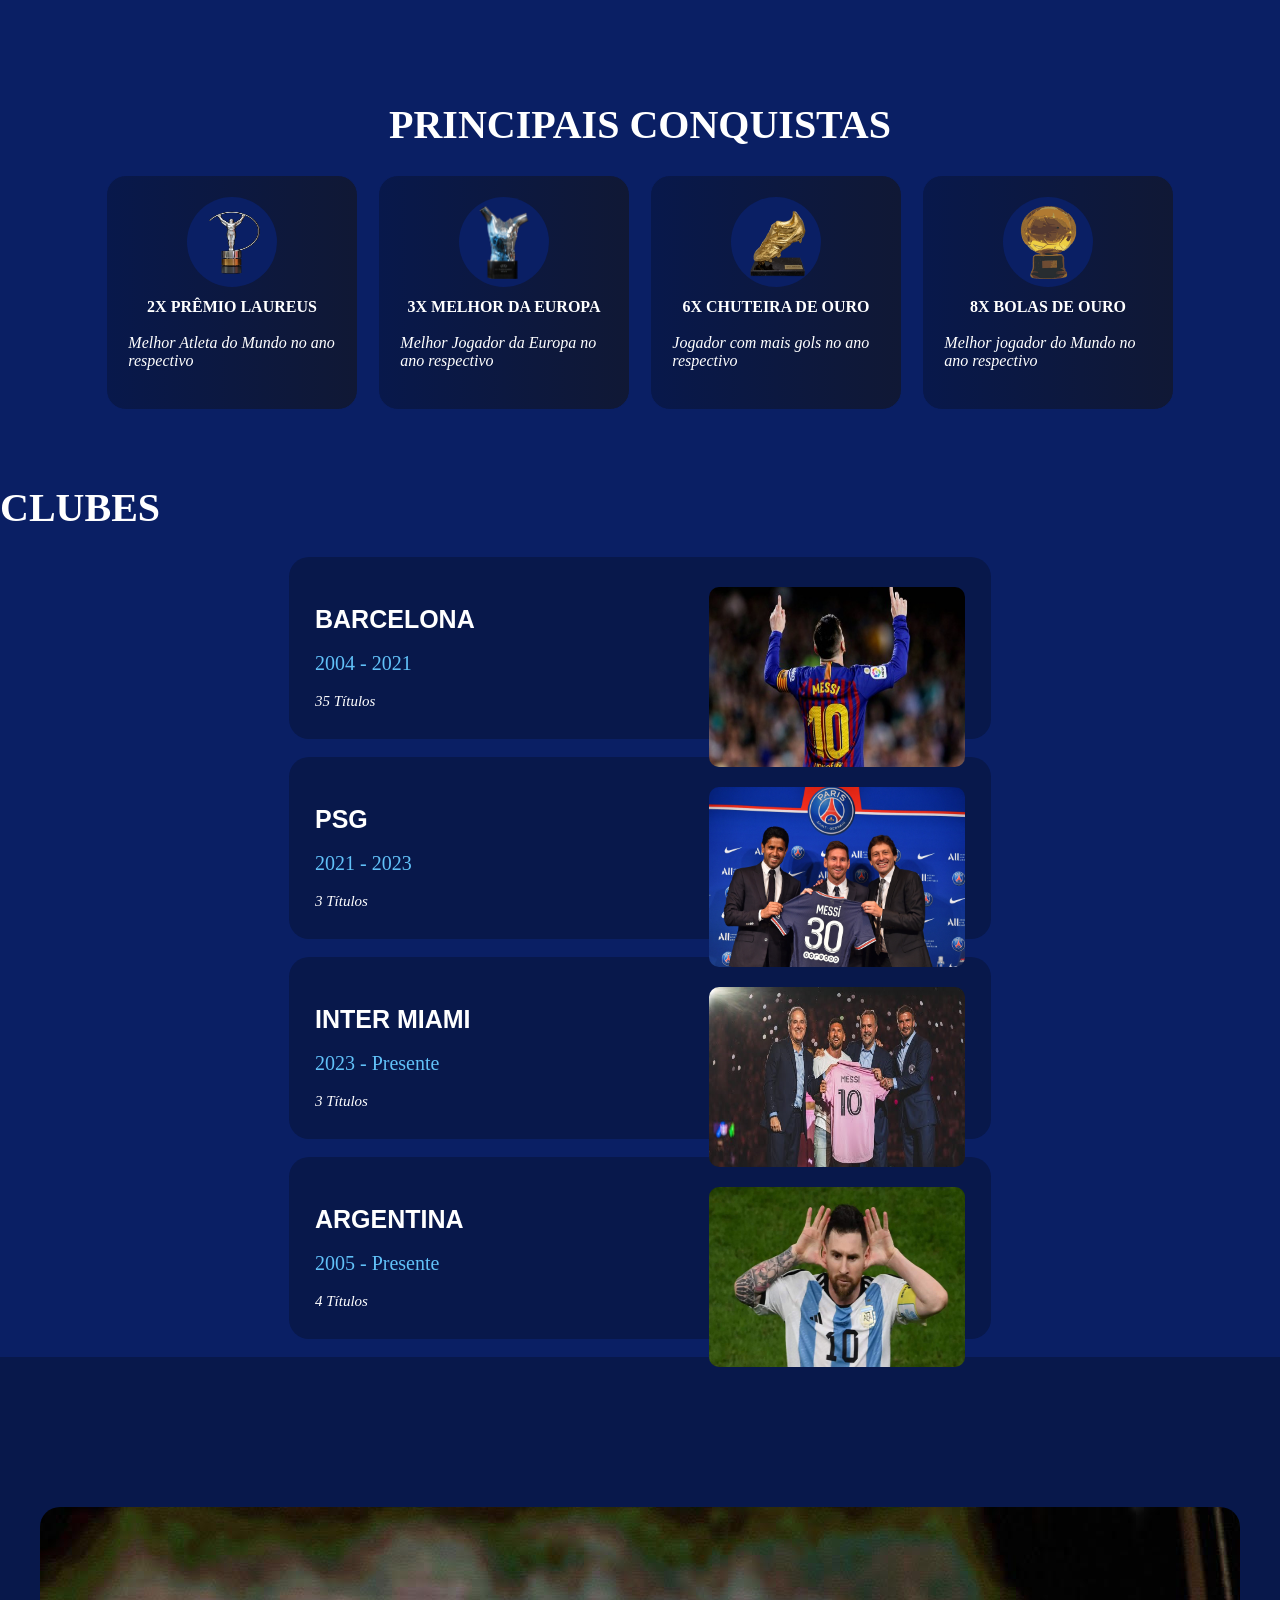
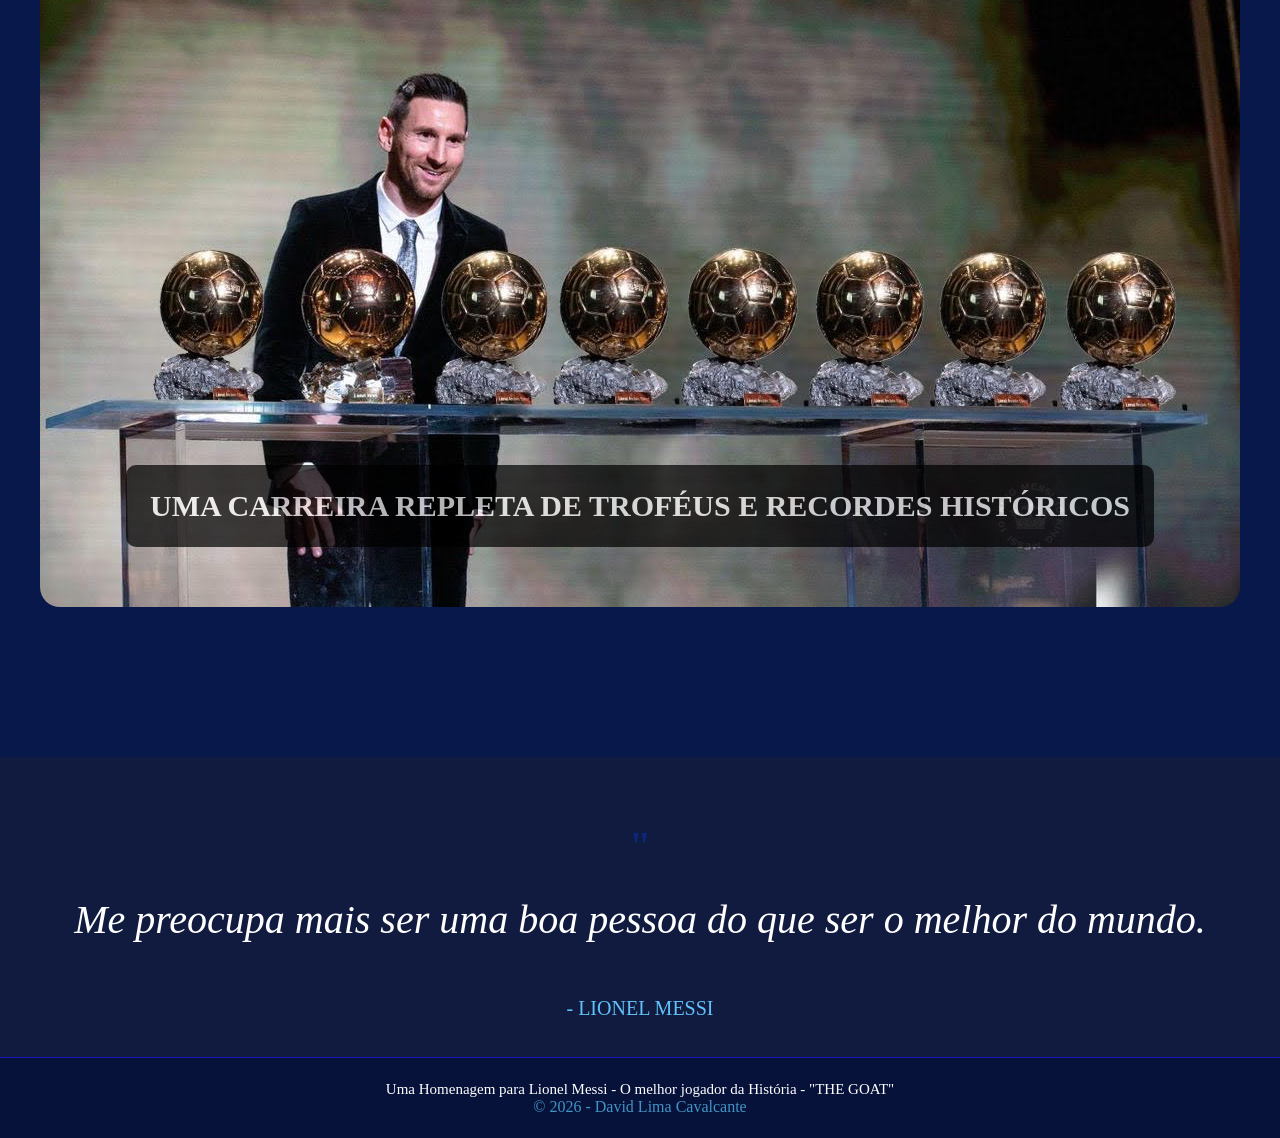
==== commit d653817c: "Alterando detalhes no css adicionando imagens no fundo do cadastro e do login" ====
--- a/public/index.html
+++ b/public/index.html
@@ -14,7 +14,9 @@
         <img src="assets/icones/logoMessi.png">
 
         <div class="menu">
-            <li><a href="../DOCUMENTOS_DE_APOIO/exemplo_de_quiz/quiz.html">Quiz</a></li>
+            <li><a href="#principaisConquistas">Conquistas</a></li>
+            <li><a href="#clubes">Clubes</a></li>
+            <li><a href="login.html" id="quiz">Quiz</a></li>
             <li><a href="login.html" class="botaoCadastroLogin">Login</a></li>
             <li><a href="cadastro.html" class="botaoCadastroLogin">Cadastro</a></li>
         </div>
@@ -27,16 +29,21 @@
 
     <div class="estatisticas">
         <a>1146<br><span>Partidas</span></a>
-        <a>904<br><span>Gols</span></a>
-        <a>409<br><span>Assistências</span></a>
+        <a>911<br><span>Gols</span></a>
+        <a>415<br><span>Assistências</span></a>
         <a>8<br><span>Bolas de Ouro</span></a>
     </div>
 
     <h1>BIOGRAFIA</h1>
     <div class="cardBiografia">
-        <div class="teste">
-           <div class="iconeBiografiaCalendario"></div><span>24 de junho de 1987</span>
-             <div class="iconeBiografiaLocalizacao"></div><span>Rosário, Argentina</span>
+        <div class="biografiaContainer">
+            <div class="linhaCalendario">
+                 <div class="iconeBiografiaCalendario"></div><span>24 de junho de 1987</span>
+            </div>
+            <div class="linhaBiografia">
+                <div class="iconeBiografiaLocalizacao"></div><span>Rosário, Argentina</span>
+            </div>
+             <br>
         </div>
         <div class="textBiografia">
         <a>Lionel Andrés Messi, nascido em Rosário, Argentina, é amplamente considerado o maior jogador de futebol de
@@ -54,7 +61,7 @@
     </div>
 
     <div class="conquistas">
-        <h1>PRINCIPAIS CONQUISTAS</h1>
+        <h1 id="principaisConquistas">PRINCIPAIS CONQUISTAS</h1>
         <div class="cards">
             <div class="conquistasCard">
                 <div class="iconeConquista">
@@ -86,9 +93,9 @@
             </div>
         </div>
     </div>
-    <h1>CLUBES</h1>
+    <h1 id="clubes">CLUBES</h1>
 
-    <div class="containerClubes">
+    <div class="containerClubes" >
         <div class="cardClubes">
             <div class="iconeClubes">
                 <img id="barcelona" src="assets/imagens/messiBarcelona.jpg">
@@ -133,7 +140,7 @@
 
     <div class="fundoContainerImagemBallonDor">
         <div class="containerImagemBallonDor">
-            <span>Uma carreira repleta de troféus e recordes históricos</span>
+            <span>UMA CARREIRA REPLETA DE TROFÉUS E RECORDES HISTÓRICOS</span>
         </div>
     </div>
 
@@ -153,4 +160,6 @@
 
 </body>
 
-</html>+</html>
+<script>
+</script>
--- a/public/css/style.css
+++ b/public/css/style.css
@@ -32,7 +32,6 @@
         margin-right: 5%;
 
     }
-
     .menu li {
         display: inline-block;
     }
@@ -43,7 +42,6 @@
         font-weight: bold;
         font-size: 20px;
     }
-
     .botaoCadastroLogin {
         background-color: #1818b6;
         border-radius: 10px;
@@ -127,7 +125,7 @@
         font-weight: bold;
     }
     .conquistasCard a{
-        color: gray;
+        color: rgb(255, 255, 255);
         font-style: italic;
     }
     .iconeConquista{
@@ -176,7 +174,7 @@
         font-size: 20px;
     }
     .cardClubes i {
-        color: gray;
+        color: rgb(255, 255, 255);
         font-size: 15px;
     }
     .iconeClubes{
@@ -230,8 +228,13 @@
     .containerImagemBallonDor span{
         color: white;
         font-weight: bold;
-        font-size: 40px;
+        font-size: 30px;
         margin-bottom: 5%;
+        border-radius: 10px;
+        background-color: black;
+        opacity: 70%;
+        padding: 2%;
+        
         
     }
     .mensagem{
@@ -280,18 +283,19 @@
         color: #4294c4;
     }
     .containerLoginCadastro{
-        margin-top: 80px;
+        margin-top: 130px; 
         display: flex;
         border: 2px solid aqua;
         background-color: #06123a;
-        justify-self: center;
+         /* justify-self: center;  */
         border-radius: 20px;
         padding: 2%;
         width:500px;
         flex-direction: column;
-        /* justify-content: center; */
+         justify-content: center; 
         align-items: center;
         gap: 10px;
+        /* height: 300px; */
     }
     .containerLoginCadastro input{
         justify-self: center;
@@ -318,14 +322,14 @@
         color: white;
     }
     .fundoLoginCadastro{
-        margin-top: 40px;
-        padding: 5%;
-        display: flex;
-        align-items: center;
-        justify-content: center;
-        background-color:#0a1f64;
-        height: 350px;
-        margin-bottom: 200px;
+         /* padding: 5%;   */
+        display: flex;
+         align-items: start; 
+        justify-content: center;
+        background-image: url(../assets/imagens/messiFundoLoginCadastro.jpeg);
+        /* background-color:#0a1f64; */
+         height: 850px; 
+        /* margin-bottom: 200px; */
     }
     .containerLoginCadastro div{
         color: red;
@@ -354,8 +358,23 @@
         color: aqua;
         font-size: 23px;
     }
-     .teste{
-        display: flex;
+     .biografiaContainer{
+        display: flex;
+        flex-direction: column;
+        /* justify-content: center; */
+        /* align-items: center; */
+    }
+     .linhaCalendario{
+        display: flex;
+        flex-direction: row;
+        gap: 10px;
+        /* justify-content: center; */
+        /* align-items: center; */
+    }
+     .linhaBiografia{
+        gap: 10px;
+        display: flex;
+        flex-direction: row;
         /* justify-content: center; */
         /* align-items: center; */
     }
@@ -374,14 +393,13 @@
         /* margin-top: 2.3%; */
         /* position: absolute; */
     }
-    .mensagemDashboard{
+    #mensagemDashboard{
         justify-self: flex-start;
         padding: 2%;
         /* justify-content: flex-start; */
-    }
-    .mensagemDashboard h1{
         color: white;
         font-family: Cambria, Cochin, Georgia, Times, 'Times New Roman', serif;
+        font-size: 50px;
     }
     .kpis{
         justify-content: center;
